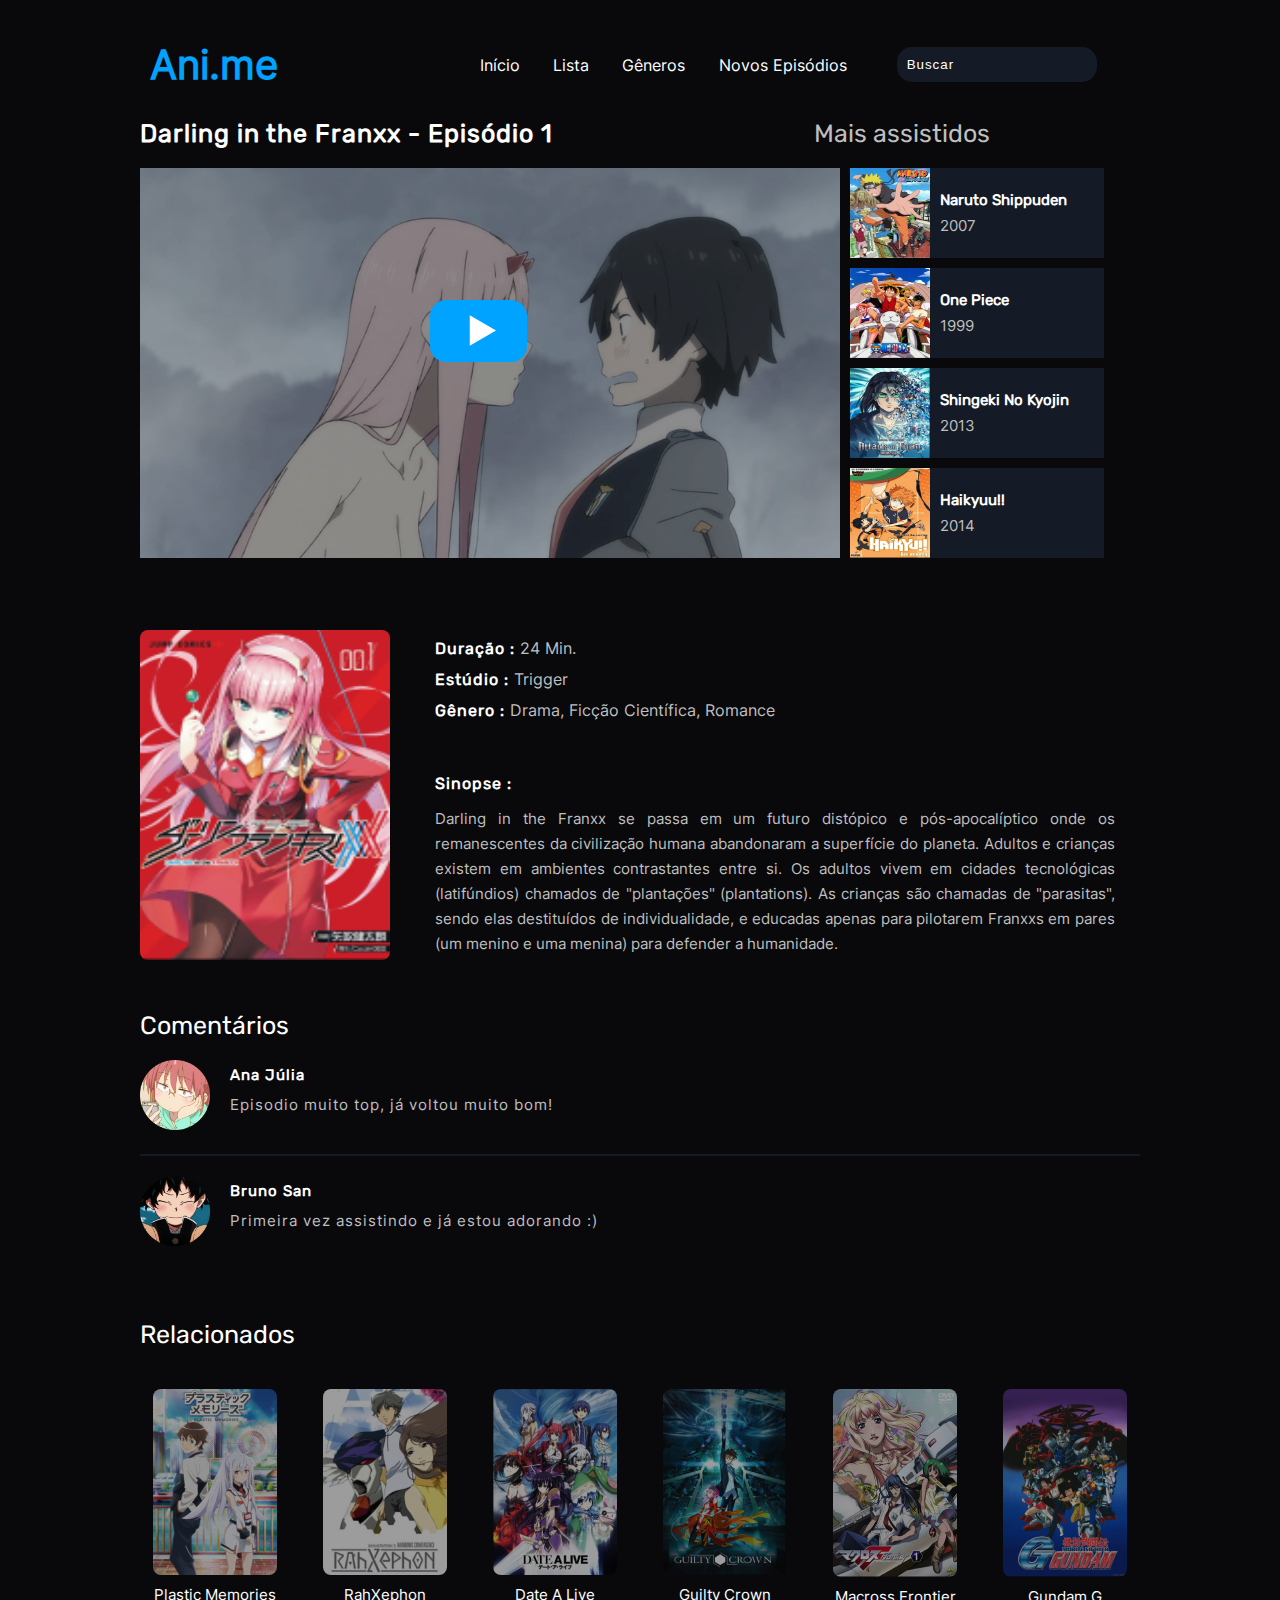
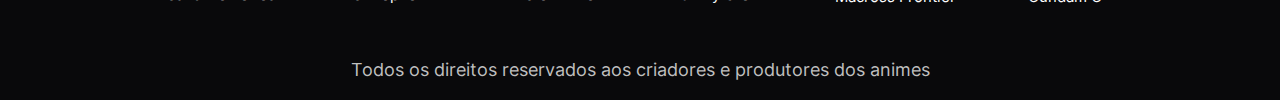
==== second.html @ b5e12fd2 "adicionando arquivos" ====
<!DOCTYPE html>
<html lang="pt- BR">
<head>
    <meta charset="UTF-8">
    <meta name="viewport" content="width=device-width, initial-scale=1.0">
    <meta name="author" content="Letícia Carpes">
    <link rel="stylesheet" href="./styles/main.css">
    <link rel="stylesheet" href="./styles/second.css">
    <title>Projeto Anime</title>
</head>
<body>
    <header class="container-grid">

        <section class="sectionTop">

            <div class="titleHeader">
                <h1>Ani.me</h1>
            </div>

            <div class="containerNav">

                <nav class="navHeader">
                    <ul class="ulHeader">
                        <li><a href="#">Início</a></li>
                        <li><a href="#">Lista</a></li>
                        <li><a href="#">Gêneros</a></li>
                        <li><a href="#">Novos Episódios</a></li>
                    </ul>
                </nav>

                <div class="inputHeader">
                    <input type="text" placeholder="Buscar">
                </div>
            </div>

        </section>

    </header>

    <main class="container-grid">
            <div class="titleVideo">
                <h1>Darling in the Franxx - Episódio 1</h1>
                <h2>Mais assistidos</h2>
            </div>

        <section class="containerVideo">
            <section class="videoBanner">
                <img class="bannerImg" src="./assets/image/wallpaper-video.png" alt="">
                <img class="bannerIcon" src="./assets/image/youtube-blue.svg" alt="">
            </section>

            <article class="containerVideoCard">

                <div class="videoCard">
                    <img class="videoImg" src="./assets/image/2007.png" alt="">

                    <div class="textVideo">
                        <h4>Naruto Shippuden</h4>
                        <p>2007</p>
                    </div>
                </div>

                <div class="videoCard">
                    <img class="videoImg" src="./assets/image/1999.png" alt="">

                    <div class="textVideo">
                        <h4>One Piece</h4>
                        <p>1999</p>
                    </div>
                </div>

                <div class="videoCard">
                    <img class="videoImg" src="./assets/image/2013.png" alt="">

                    <div class="textVideo">
                        <h4>Shingeki No Kyojin</h4>
                        <p>2013</p>
                    </div>
                </div>

                <div class="videoCard">
                    <img class="videoImg" src="./assets/image/2014.png" alt="">

                    <div class="textVideo">
                        <h4>Haikyuu!!</h4>
                        <p>2014</p>
                    </div>
                </div>
            </article>
        </section>

        <section class="containerDescription">
            <div class="imgDescription">
                <img src="./assets/image/ep1.png" alt="">
            </div>

            <div class="descriptionData">
                <div class="textDescription">
                    <p><strong>Duração :</strong> 24 Min.</p>
                    <p><strong>Estúdio :</strong> Trigger</p>
                    <p><strong>Gênero :</strong> Drama, Ficção Científica, Romance</p>
                </div>

                <div class="descriptionSinopse">
                    <h4>Sinopse :</h4>
                    <p>Darling in the Franxx se passa em um futuro distópico e pós-apocalíptico onde os remanescentes da civilização humana abandonaram a superfície do planeta. Adultos e crianças existem em ambientes contrastantes entre si. Os adultos vivem em cidades tecnológicas (latifúndios) chamados de "plantações" (plantations). As crianças são chamadas de "parasitas", sendo elas destituídos de individualidade, e educadas apenas para pilotarem Franxxs em pares (um menino e uma menina) para defender a humanidade.</p>
                </div>
            </div>
        </section>

        <section class="containerComments">
            <div class="titleComments">
                <h3>Comentários</h3>
            </div>

            <div class="profile">
                <div class="imgProfile">
                    <img src="./assets/image/profile-pic-1.png" alt="">
                </div>

                <div class="textProfile">
                    <span><strong>Ana Júlia</strong></span>
                    <p>Episodio muito top, já voltou muito bom!</p>
                </div>
            </div>

            <hr>

            <div class="profile">
                <div class="imgProfile">
                    <img src="./assets/image/profile-pic.png" alt="">
                </div>

                <div class="textProfile">
                    <span><strong>Bruno San</strong></span>
                    <p>Primeira vez assistindo e já estou adorando :&#41;</p>
                </div>
            
        </section>

        
        <section class="containerCards">
            <div class="titleCards">
                <h3>Relacionados</h3>
            </div>
    
            <section class="containerSeries">
                
                <div class="card">
                    <div class="imgCard">
                        <img src="./assets/image/img-1(2).png" alt="">
                    </div>
    
                    <div class="textCard">Plastic Memories
                    </div>
                </div>
    
                <div class="card">
    
                    <div class="imgCard">
                        <img src="./assets/image/img-2(2).png" alt="">
                    </div>
    
                    <div class="textCard">RahXephon</div>
                </div>
    
    
                <div class="card">
    
                    <div class="imgCard">
                        <img src="./assets/image/img-3(2).png" alt="">
                    </div>
    
                    <div class="textCard">Date A Live
                    </div>
                </div>
    
    
                <div class="card">
    
                    <div class="imgCard">
                        <img src="./assets/image/img-4(2).png" alt="">
                    </div>
    
                    <div class="textCard">Guilty Crown
                    </div>
                </div>
    
    
                <div class="card">
                    <div class="imgCard">
                        <img src="./assets/image/img-5(2).png" alt="">
                    </div>
    
                    <div class="textCard">Macross Frontier
                    </div>
                </div>
    
    
                <div class="card">
                    <div class="imgCard">
                        <img src="./assets/image/img-6(2).png" alt="">
                    </div>
    
                    <div class="textCard">Gundam G</div>
                </div>
    
            </section>
        </section>
    </main>

    <footer class="container-grid containerFooter">
        <p>Todos os direitos reservados aos criadores e produtores dos animes</p>
    </footer>

</body>
</html>
---- styles/main.css ----
*{
    margin: 0;
    padding: 0;
    box-sizing: border-box;
}

@font-face {
    font-family: 'Inter';
    src: url('../assets/font/Inter-Regular.ttf');
}

@font-face {
    font-family: 'Rubik';
    src: url('../assets/font/Rubik-Regular.ttf');
}



.container-grid{
    max-width: 1000px;
    margin: 0 auto;
}


body{
    background-color: #09090B;
    color: white;
}

.sectionTop{
    padding: 10px;
    display: flex;
    justify-content: space-between;
    align-items: center;
    font-family: 'Inter';
    width: 1000px;
    margin-top: 30px;
}


.titleHeader{
    color: #00A3FF;
    font-weight: 600;
    font-size: 20px;
}

.containerNav{
    width: 700px;
    display: flex;
    justify-content: space-evenly;
    align-items: center;
}

.navHeader{
    width: 400px;
}

.ulHeader{
    display: flex;
    flex-direction: row;
    justify-content: space-around;
    align-items: center;
    list-style-type: none;
}

.ulHeader>li:hover{
    cursor: pointer;
    font-size: 18px;
    border-bottom: 2px solid #00A3FF;
}

.ulHeader>li>a{
    text-decoration: none;
    color: #FFFFFF;
}

.inputHeader>input{
    width: 200px;
    padding: 10px;
    outline: #00A3FF;
    border: none;
    background-color: #151B26;
    color: #FFFFFF;
    border-radius: 15px;
}

input:hover{
    border:2px solid #00A3FF;
}

.inputHeader>input::placeholder{
    color: #FFFFFF;
    letter-spacing: 1px;
}

.sectionLow{
    width: 100%;
    height: 90px;
    display: flex;
    align-items: center;
    overflow-x: scroll;
    overflow-inline: auto;
}


.sectionLow::-webkit-scrollbar {
    height: 5px;
  }
  
  .sectionLow::-webkit-scrollbar-track {
    background: #151B26;
  }
  

  .sectionLow::-webkit-scrollbar-thumb {
    background: #00A3FF;
    border-radius: 5px; 
  }
  
  .sectionLow::-webkit-scrollbar-thumb:hover {
    background: #0077CC;
  }


.buttonHeader{
    display: flex;
}


.buttonHeader>button:first-child{
    margin-left: 0;
    background-color: #151B26;
    color: #FFFFFF;
}


.buttonHeader>button{
    padding: 5px;
    background-color: #09090B;
    border: none;
    color: #BFBFBF;
    font-size: 13px;
    border: 2px solid #151B26;
    border-radius: 15px;
    width: 70px;
    cursor: pointer;
    margin-left: 38px;
}

.buttonHeader>button:hover{
    background-color: #151B26;
}


.containerBanner{
    margin-top: 70px;
    display: flex;
    flex-direction: column;
    gap: 25px;
}

.titleBanner{
    line-height: 30px;
}

.titleBanner>h3{
    font-family: 'Rubik';
    font-size: 25px;
    font-weight: 100;
}

.titleBanner>p{
    font-family: 'Inter';
    font-size: 18px;
    font-weight: 100;
    color: #BFBFBF;
}


.imgBanner {
    background-image: url('../assets/image/wallpaper.png');
    padding: 25px;
    background-size: cover;
    height: 300px;
    border-radius: 8px;
    opacity: 65%;
    position:relative;
    cursor: pointer;
}

.imgBanner:hover{
    opacity: 50%;
}

.textBanner{
    padding: 30px;
    width: 600px;
    position: absolute;
    top: 430px;

    display: flex;
    flex-direction: column;
    gap: 10px;
}


.textBanner>h1{
    font-family: 'Rubik';
    font-size: 25px;
    font-weight: 600;
    text-transform: uppercase;
    color: #FFFFFF;
}

.textBanner>p{
    width: 480px;
    font-family: 'Inter';
    font-size: 15px;
    color: #BFBFBF;
    line-height: 25px;
}


.containerCards{
    /* border: 5px solid red; */
    margin-top: 70px;
}

.titleCards{
    margin-bottom: 30px;
}

.titleCards>h3{
    font-family: 'Rubik';
    font-size: 25px;
    font-weight: 300;
}

.containerSeries{
    /* border: 5px solid green; */
    padding-top: 10px;
    height: auto;
    
    display: flex;
    justify-content: space-between;
    flex-wrap: wrap;

}

.card{
    /* border: 5px solid purple; */
    display: flex;
    flex-direction: column;
    align-items: center;
    width: 150px;
    height: 250px;
   
}

.imgCard{
    display: flex;
    flex-direction: column;
    align-items: center;
    justify-content: center;
    position: relative;
}

.imgCard>img{
    width: 100%;
    border-radius: 8px;
    opacity: 60%;
}


.imgCard>img:hover{
    opacity: 30%;
}


.subtitleCard{
    display: flex;
    justify-content: center;
}

.subtitleCard>span{
    font-family: 'Inter';
    font-size: 17px;
    color: #BFBFBF;
    text-align: center;
    position: absolute;
    top: 150px;
    cursor: pointer;
}

.subtitleCard>span>a{
    text-decoration: none;
    color: #BFBFBF;
}


.textCard{
    /* border: 5px solid pink; */
    width: 150px;
    text-align: center;
    font-family: 'Inter';
    font-size: 15px;
    color: #FFFFFF;
    margin-top: 10px;
}


.containerButton{
    /* border: 2px solid white; */
    display: flex;
    justify-content: center;
}

.containerButton>button{
    width: 160px;
    height: 40px;
    border: none;
    border-radius: 8px;
    color: #FFFFFF;
    background-color: #151B26;
    font-family: 'Inter';
    font-size: 17px;
    letter-spacing: 1px; 

    cursor: pointer;
}

.containerButton>button:hover{
    background-color: #151b26ad;
} 


.containerFooter{
    margin-top: 20px;
    margin-bottom: 20px;
    display: flex;
    justify-content: center;
    align-items: center;
    font-family: 'Inter';
    font-size: 18px;
    color: #BFBFBF;
}


@media screen and (max-width: 414px) {

    
}
---- styles/second.css ----
.titleVideo{
    /* border: 5px solid yellow; */
    margin-top: 20px;
    margin-bottom: 20px;
    width: 85%;
    display: flex;
    justify-content: space-between;
}

.titleVideo>h1{
    font-family: 'Rubik';
    font-size: 25px;
    color: #FFFFFF;
    letter-spacing: 1px;
}

.titleVideo>h2{
    font-family: 'Rubik';
    font-size: 25px;
    font-weight: 300;
    color: #BFBFBF;
}

.containerVideo{
    /* border: 5px solid red; */
    display: flex;
    justify-content: space-between;
}


.videoBanner{
    /* border: 5px solid green; */
    width: auto;
    height: auto;
}

.bannerImg{
    position: relative;
    width: 700px;
    height: 390px;
    opacity: 70%;
}

.bannerImg:hover{
    opacity: 50%;
}

.bannerIcon{
    position: absolute;
    top: 300px;
    left: 430px;
    cursor: pointer;
}

.bannerIcon:hover{
    opacity: 90%;
}

.containerVideoCard{
    /* border: 5px solid purple; */
    width: 100%;
    display: flex;
    flex-direction: column;
    flex-wrap: wrap;
}

.videoCard{
    margin-left: 10px;
    padding-bottom: 10px;
    display: flex;
}

.videoImg{
    width: 80px;
    height: 90px;
}


.textVideo{
    /* border: 5px solid red; */
    background-color: #151B26;
    width: 60%;
    padding-left: 10px;
    line-height: 25px;
    display: flex;
    flex-direction: column;
    justify-content: center;
    cursor: pointer;
}

.textVideo:hover{
    background-color: #2f3b529c;
}

.textVideo>h4{
    font-family: 'Rubik';
    font-size: 15px;
    color: #FFFFFF;
}

.textVideo>p{
    font-family: 'Inter';
    font-size: 15px;
    color: #BFBFBF;
}


.containerDescription{
    /* border: 5px solid red; */
    margin-top: 40px;
    display: flex;
    gap: 20px;
}


.imgDescription{
    /* border: 5px solid green; */
    width: auto;
    height: auto;
    display: flex;
    align-items: center;
}

.imgDescription>img{
    width: 250px;
    height: 330px;
    border-radius: 8px;
    cursor: pointer;
}

.imgDescription>img:hover{
    opacity: 50%;
}

.descriptionData{
    /* border: 5px solid yellow; */
    padding: 25px;
    width: 80%;
    display: flex;
    flex-direction: column;
    gap: 45px;
    line-height: 30px;
}

.textDescription>p>strong{
    font-family: 'Rubik';
    color: #FFFFFF;
    letter-spacing: 1px;
}

.textDescription>p{
    font-family: 'Inter';
    color: #BFBFBF;
}

.descriptionSinopse{
    /* border: 5px solid purple; */
    height: 100%;
    display: flex;
    flex-direction: column;
    gap: 10px;
    line-height: 25px;
}

.descriptionSinopse>h4{
    font-family: 'Rubik';
    color: #FFFFFF;
    letter-spacing: 1px;
}

.descriptionSinopse>p{
    font-family: 'Inter';
    font-size: 15px;
    text-align: justify;
    color: #BFBFBF;
}



.containerComments{
    /* border: 5px solid red; */
    display: flex;
    flex-direction: column;
    gap: 20px;
}


.titleComments{
    margin-top: 30px
}

.titleComments>h3{
    font-family: 'Rubik';
    font-size: 25px;
    font-weight: 300;
}

hr{
    border: 1px solid #151B26;
}

.profile{
    /* border: 5px solid green; */
    display: flex;
    gap: 20px;
}


.imgProfile>img{
    width: 70px;
    height: 70px;
}

.textProfile{
    /* border: 5px solid blue; */
    line-height: 30px;

}

.textProfile>span{
    font-family: 'Rubik';
    font-size: 15px;
    letter-spacing: 1px;
    color: #FFFFFF;
}

.textProfile>p{
    font-family: 'Inter';
    font-size: 15px;
    letter-spacing: 1px;
    color: #BFBFBF;
}


@media screen and (max-width: 414px) {

}
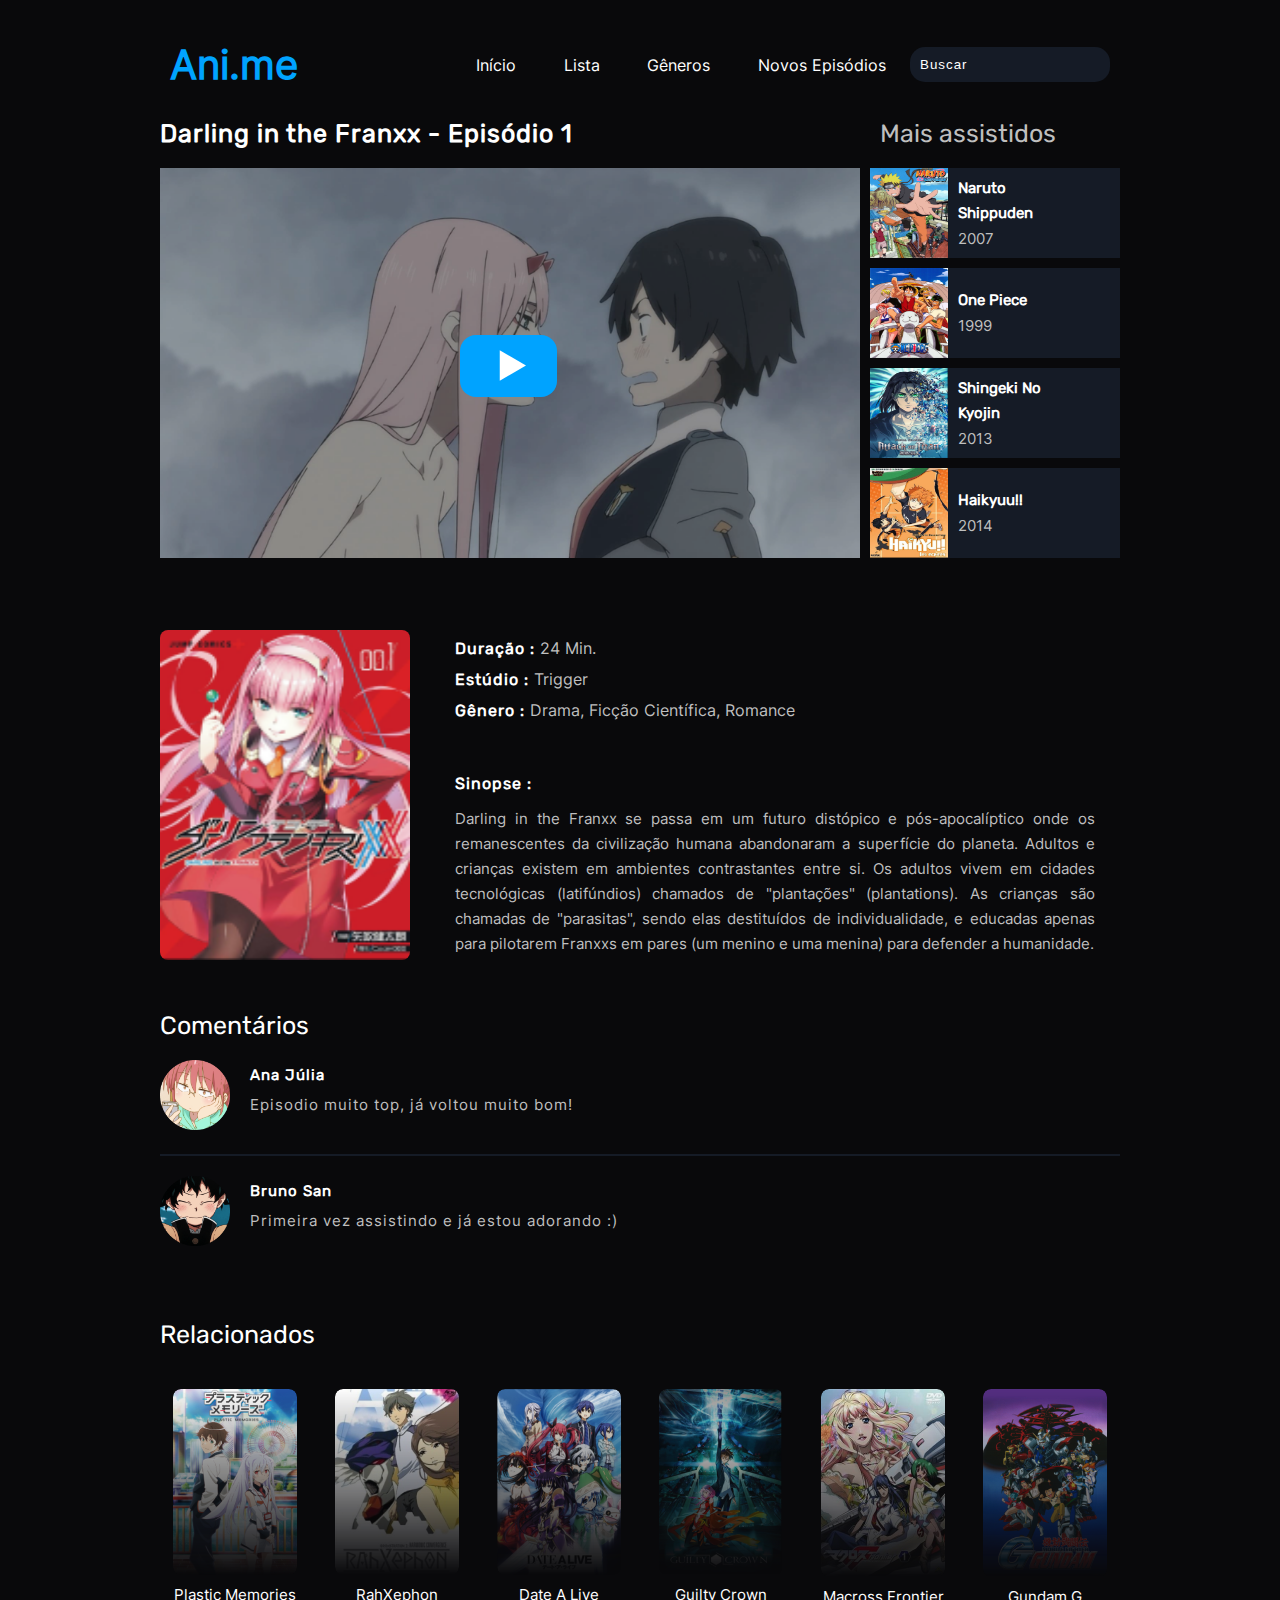
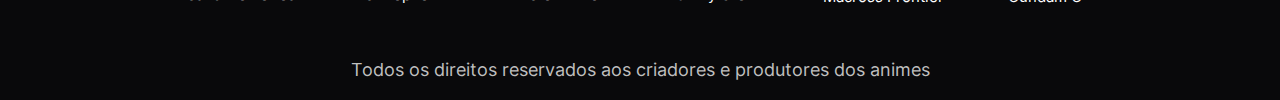
==== commit 4a2e30a3: "Atualizando arquivos mobile" ====
--- a/second.html
+++ b/second.html
@@ -19,7 +19,7 @@
 
             <div class="containerNav">
 
-                <nav class="navHeader">
+                <nav class="navHeader open">
                     <ul class="ulHeader">
                         <li><a href="#">Início</a></li>
                         <li><a href="#">Lista</a></li>
@@ -31,6 +31,11 @@
                 <div class="inputHeader">
                     <input type="text" placeholder="Buscar">
                 </div>
+
+                <div id="modal" class="iconsHeader">
+                    <img src="./assets/icons/fi_search.svg" alt="Pesquisa">
+                    <img src="./assets/icons/menu hamburguer.svg" alt="Menu">
+                </div>
             </div>
 
         </section>
@@ -135,6 +140,11 @@
                     <span><strong>Bruno San</strong></span>
                     <p>Primeira vez assistindo e já estou adorando :&#41;</p>
                 </div>
+            </div>
+
+            <div class="containerButton">
+                <button><strong>Ver Mais</strong></button>
+            </div>
             
         </section>
 
@@ -213,5 +223,6 @@
         <p>Todos os direitos reservados aos criadores e produtores dos animes</p>
     </footer>
 
+    <script src="./script/script.js"></script>
 </body>
 </html>--- a/styles/main.css
+++ b/styles/main.css
@@ -17,7 +17,7 @@
 
 
 .container-grid{
-    max-width: 1000px;
+    max-width: 75%;
     margin: 0 auto;
 }
 
@@ -33,26 +33,28 @@
     justify-content: space-between;
     align-items: center;
     font-family: 'Inter';
-    width: 1000px;
+    width: 100%;
     margin-top: 30px;
 }
 
 
-.titleHeader{
+.titleHeader>h1{
     color: #00A3FF;
     font-weight: 600;
-    font-size: 20px;
+    font-size: 40px;
 }
 
 .containerNav{
-    width: 700px;
+    width: 70%;
     display: flex;
     justify-content: space-evenly;
     align-items: center;
 }
 
+
 .navHeader{
-    width: 400px;
+    /* border: 2px solid white; */
+    width: 80%;
 }
 
 .ulHeader{
@@ -93,13 +95,18 @@
     letter-spacing: 1px;
 }
 
+.iconsHeader{
+    display: none;
+}
+
 .sectionLow{
     width: 100%;
     height: 90px;
+    padding: 10px;
     display: flex;
     align-items: center;
     overflow-x: scroll;
-    overflow-inline: auto;
+    /* overflow-inline: auto; */
 }
 
 
@@ -196,7 +203,7 @@
     padding: 30px;
     width: 600px;
     position: absolute;
-    top: 430px;
+    top: 450px;
 
     display: flex;
     flex-direction: column;
@@ -237,7 +244,6 @@
 }
 
 .containerSeries{
-    /* border: 5px solid green; */
     padding-top: 10px;
     height: auto;
     
@@ -248,7 +254,6 @@
 }
 
 .card{
-    /* border: 5px solid purple; */
     display: flex;
     flex-direction: column;
     align-items: center;
@@ -268,12 +273,12 @@
 .imgCard>img{
     width: 100%;
     border-radius: 8px;
-    opacity: 60%;
+    mask-image: linear-gradient(to bottom, rgba(0,0,0,0.998), rgba(0,0,0,0));
 }
 
 
 .imgCard>img:hover{
-    opacity: 30%;
+    opacity: 80%;
 }
 
 
@@ -299,7 +304,6 @@
 
 
 .textCard{
-    /* border: 5px solid pink; */
     width: 150px;
     text-align: center;
     font-family: 'Inter';
@@ -310,7 +314,6 @@
 
 
 .containerButton{
-    /* border: 2px solid white; */
     display: flex;
     justify-content: center;
 }
@@ -346,7 +349,145 @@
 }
 
 
-@media screen and (max-width: 414px) {
-
+@media screen and (max-width: 415px) {
+
+.container-grid{
+    max-width: 90%;
+}
+
+.titleHeader>h1{
+    font-size: 24px;
+}
+
+.containerNav{
+    width: 25%;
+}
+
+.navHeader{
+    background-color: #151b2663;
+    position:  fixed;
+    top: 10vh;
+    right: 0;
+    height: 40vh;
+    width: 80%;
     
+    transform: translateX(0);
+    transition: all 0.5s ease;
+    z-index: 999;
+}
+
+.navHeader.open{
+    transform: translateX(100%);
+    display: block;  
+}
+
+.navHeader>ul{
+    flex-direction: column;
+    height: 100%;
+    align-items: center;
+    justify-content: space-evenly;
+    border-radius: 8px;
+}
+
+.navHeader>ul>li:hover{
+    border-radius: 10px;
+    padding: 8px;
+    color: var(--color-white);
+}
+
+.inputHeader{
+    display: none;
+}
+
+.iconsHeader{
+    width: 100%;
+    display: flex;
+    justify-content: space-between;
+}
+
+.iconsHeader>img{
+    cursor:pointer;
+}
+
+
+.buttonHeader>button:first-child{
+    margin-left: 0;
+    width: 66px;
+    background-color: #151B26;
+    color: #FFFFFF;
+}
+
+.buttonHeader>button{
+    font-size: 12px;
+    width: 52px;
+    margin-left: 20px;
+}
+
+
+.containerBanner{
+    margin-top: 50px;
+}
+
+.titleBanner>h3{
+    font-size: 18px;
+}
+
+.titleBanner>p{
+    font-size: 14px;
+}
+
+.imgBanner {
+    background-image: url('../assets/image/wallpaperMobile.png');
+}
+
+.textBanner{
+    width: 370px;
+}
+
+.textBanner>h1{
+    font-size: 15px;
+}
+
+.textBanner>p{
+    width: 85%;
+    font-size: 10px;
+    line-height: 15px;
+}
+
+.containerCards{
+    margin-top: 50px;
+}
+
+
+.titleCards>h3{
+    font-size: 18px;
+}
+
+.containerSeries{
+    justify-content: space-around;
+}
+
+.subtitleCard>span{
+    font-size: 12px;
+}
+
+.textCard{
+    font-size: 14px;
+}
+
+.containerButton{
+    margin-top: 20px;
+}
+
+.containerButton>button{
+    width: 100%;
+    font-size: 16px;
+}
+
+.containerFooter{
+    margin-top: 40px;
+    font-size: 14px;
+    text-align: center;
+}
+
 }--- a/styles/second.css
+++ b/styles/second.css
@@ -4,7 +4,7 @@
     /* border: 5px solid yellow; */
     margin-top: 20px;
     margin-bottom: 20px;
-    width: 85%;
+    width: 70vw;
     display: flex;
     justify-content: space-between;
 }
@@ -24,14 +24,13 @@
 }
 
 .containerVideo{
-    /* border: 5px solid red; */
     display: flex;
     justify-content: space-between;
+    width: 100%;
 }
 
 
 .videoBanner{
-    /* border: 5px solid green; */
     width: auto;
     height: auto;
 }
@@ -49,8 +48,8 @@
 
 .bannerIcon{
     position: absolute;
-    top: 300px;
-    left: 430px;
+    top: 335px;
+    left: 460px;
     cursor: pointer;
 }
 
@@ -81,7 +80,7 @@
 .textVideo{
     /* border: 5px solid red; */
     background-color: #151B26;
-    width: 60%;
+    width: 70%;
     padding-left: 10px;
     line-height: 25px;
     display: flex;
@@ -95,6 +94,7 @@
 }
 
 .textVideo>h4{
+    width: 60%;
     font-family: 'Rubik';
     font-size: 15px;
     color: #FFFFFF;
@@ -233,7 +233,116 @@
     color: #BFBFBF;
 }
 
-
-@media screen and (max-width: 414px) {
+.containerButton{
+    display: none;
+}
+
+
+@media screen and (max-width: 415px) {
+
+.titleVideo>h1{
+    width: 100%;
+    font-size: 16px;
+}
+
+.titleVideo>h2{
+    display: none;
+}
+
+.bannerImg{
+    width: 100%;
+    height: 100%;
+}
+
+.bannerIcon{
+    top: 215px;
+    left: 155px;
+}
+
+.containerVideoCard{
+    display: none;
+}
+
+.containerDescription{
+    /* border: 5px solid red; */
+    margin-top: 40px;
+    display: flex;
+    gap: 20px;
+}
+
+
+.imgDescription{
+    display: none;
+
+}
+
+.descriptionData{
+    width: 100%;
+    gap: 30px;
+    padding: 0;
+}
+
+.textDescription>p>strong{
+    font-size:14px;
+}
+
+.textDescription>p{
+    font-size: 12px;
+}
+
+
+.descriptionSinopse>h4{
+    font-size: 14px;
+}
+
+.descriptionSinopse>p{
+    font-size: 12px;
+}
+
+.titleComments>h3{
+    font-size: 16px;
+}
+
+.profile{
+    display: flex;
+    gap: 20px;
+}
+
+.imgProfile{
+    display: flex;
+    align-items: center;
+}
+
+.imgProfile>img{
+    width: 40px;
+    height: 40px;
+}
+
+.textProfile{
+    line-height: 20px;
+
+}
+
+.textProfile>span{
+    font-size: 12px;
+    letter-spacing: normal;
+}
+
+.textProfile>p{
+    font-size: 12px;
+    letter-spacing: normal;
+}
+
+.containerButton{
+    display: block;
+}
+
+.titleCards>h3{
+    font-size: 16px;
+}
+
+.textCard{
+    font-size: 12px;
+}
 
 }